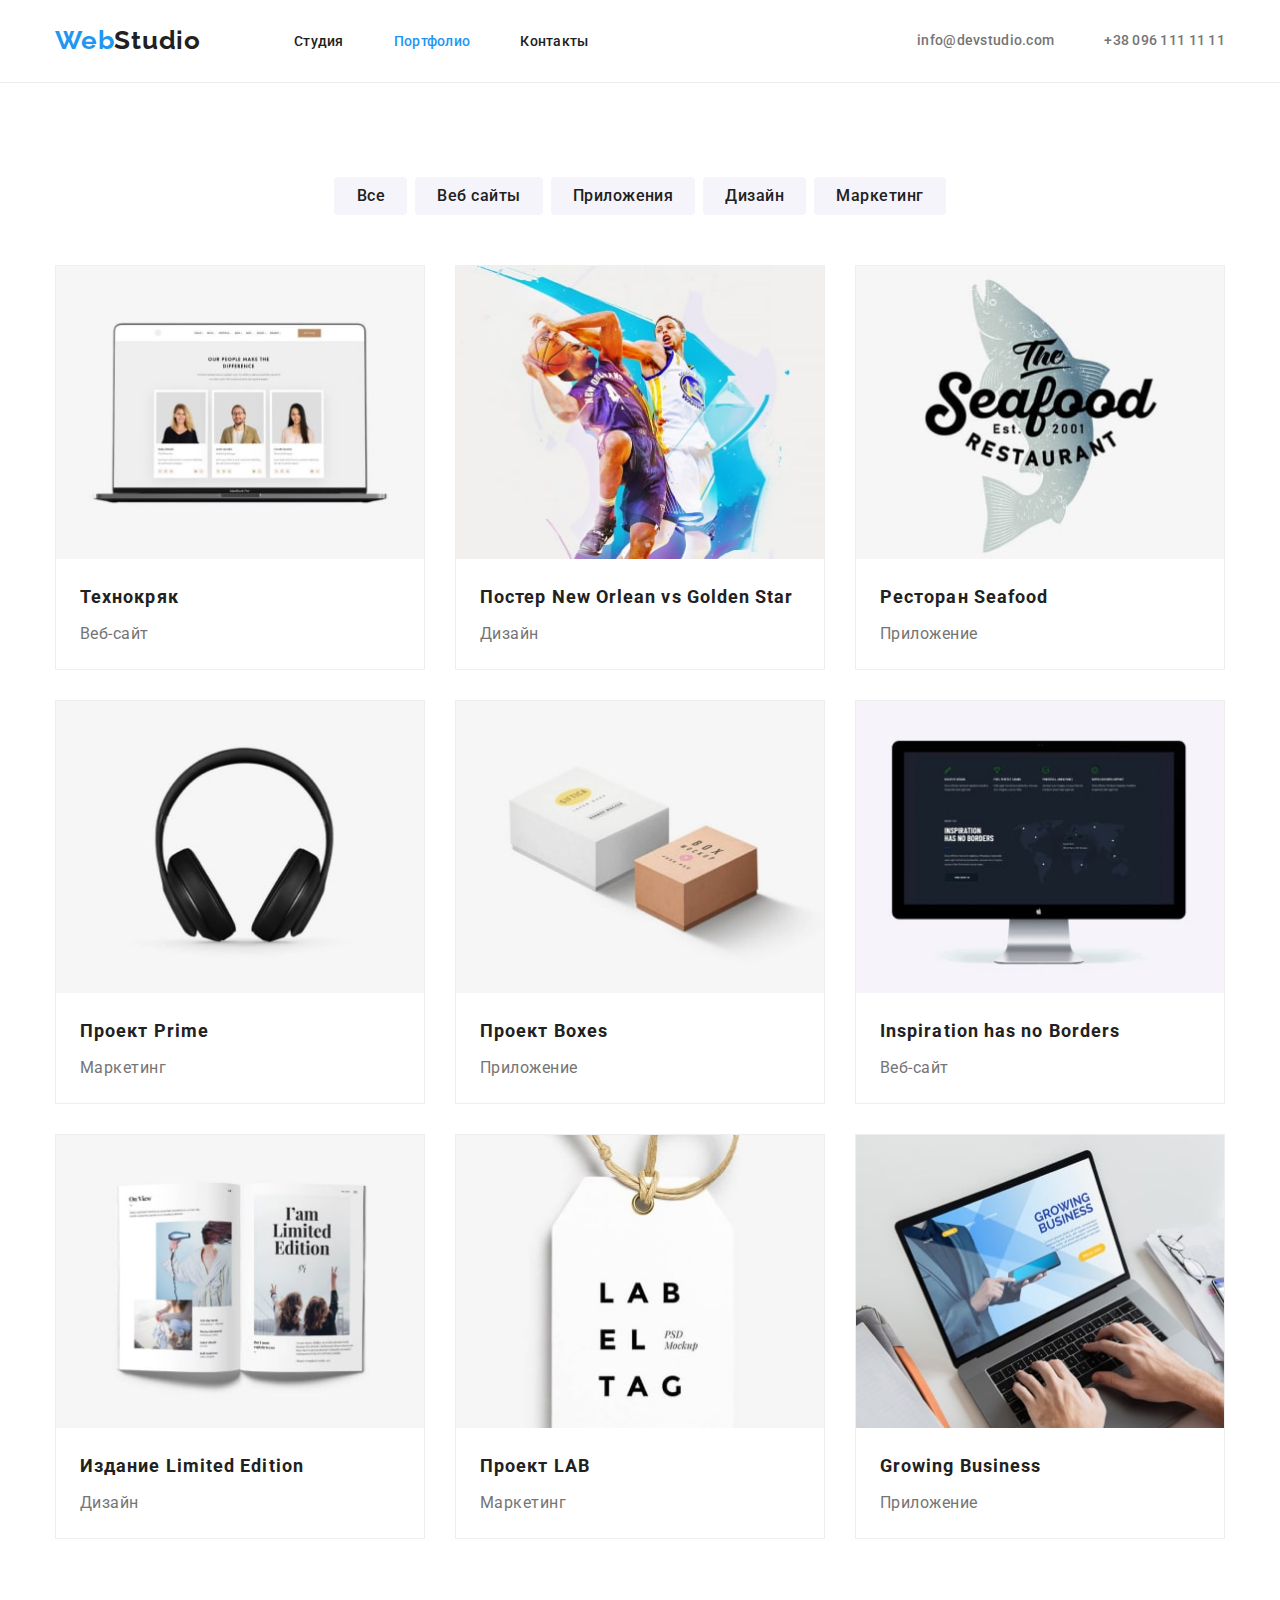
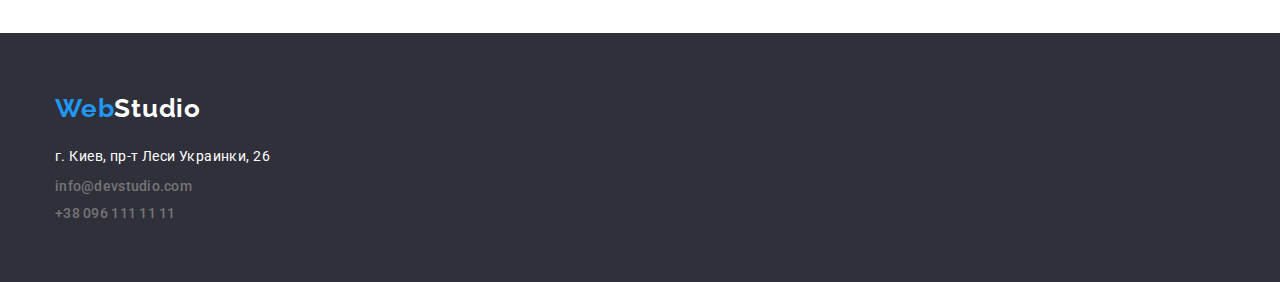
==== portfolio.html @ a5ce5cb9 "repository-created" ====
<!DOCTYPE html>
<html lang="ru">

<head>
    <meta charset="UTF-8" />
    <meta http-equiv="X-UA-Compatible" content="IE=edge" />
    <meta name="viewport" content="width=device-width, initial-scale=1.0" />
    <title>Document</title>
    <link rel="preconnect" href="https://fonts.googleapis.com" />
    <link rel="preconnect" href="https://fonts.gstatic.com" crossorigin />
    <link
        href="https://fonts.googleapis.com/css2?family=Raleway:wght@700&family=Roboto:wght@400;500;700;900&display=swap"
        rel="stylesheet" />
    <link rel="stylesheet" href="https://cdnjs.cloudflare.com/ajax/libs/modern-normalize/1.1.0/modern-normalize.min.css">
    <link rel="stylesheet" href="./css/styles.css" />
</head>

<body>
    <!--Шапка сайта-->
<header class="header">
    <div class="container header-container">
        <nav class="navigation">
            <a class="navigation-title link " href="./index.html"> <span class="primary-logo">Web</span>Studio</a>
            <ul class="navigation-list list">
                <li class="navigation-item"><a class="navigation-link link" href="./index.html">Студия</a></li>
                <li class="navigation-item"><a class="navigation-link link current" href="./portfolio.html">Портфолио</a></li>
                <li class="navigation-item"><a class="navigation-link link" href="">Контакты</a></li>
            </ul>
        </nav>
        <ul class="navigation-list list">
            <li class="contacts-item"><a class="navigation-contact link"
                    href="mailto:info@devstudio.com">info@devstudio.com</a></li>
            <li class="contacts-item"><a class="navigation-contact link" href="tel:+380961111111">+38 096 111 11 11</a>
            </li>
        </ul>
    </div>
</header>
<!-- Main -->
  <main>
      <section class="section">
          <div class="container">
      <h1 class="visually-hidden">Портфолио</h1>
      <ul class="list button-container">
          <li class="filter-item" ><button type="button" class="filter">Все</button></li>
          <li class="filter-item" ><button type="button" class="filter">Веб сайты</button></li>
          <li class="filter-item" ><button type="button" class="filter">Приложения</button></li>
          <li class="filter-item" ><button type="button" class="filter">Дизайн</button></li>
          <li class="filter-item" ><button type="button" class="filter">Маркетинг</button></li>
      </ul>
    
      <ul class="list card-container" >
          <li class="card-item" >
              <a class="link" href=""> <img src="./images/portfolio1.jpg" width="370" alt="макет веб сайта">
                <div class="card">
                <h2 class="card-title" >Технокряк</h2>
                <p class="card-title-description" >Веб-сайт</p>
                </div>
            </a></li>
          <li class="card-item">
              <a class="link" href=""> <img src="./images/portfolio2.jpg" width="370" alt="постер баскетбол">
                <div class="card">
                <h2 class="card-title">Постер New Orlean vs Golden Star</h2>
                <p class="card-title-description" >Дизайн</p>
            </div> </a> </li>
                
          <li class="card-item" > 
              <a class="link" href=""> <img src="./images/portfolio3.jpg" width="370" alt="логотип ресторана"> 
                <div class="card">
                <h2 class="card-title">Ресторан Seafood</h2> 
                <p class="card-title-description" >Приложение</p>
                </div> </a> </li>
          <li class="card-item" >
               <a class="link" href=""> <img src="./images/portfolio4.jpg" width="370" alt="наушники"> 
                <div class="card">
                <h2 class="card-title">Проект Prime</h2> 
                <p class="card-title-description" >Маркетинг</p>
                </div> </a> </li>
          <li class="card-item" >
               <a class="link" href=""> <img src="./images/portfolio5.jpg" width="370" alt="коробки"> 
                <div class="card">
                <h2 class="card-title">Проект Boxes</h2>
                 <p class="card-title-description" >Приложение</p> 
                </div></a> </li>
          <li class="card-item" > 
              <a class="link" href=""> <img src="./images/portfolio6.jpg" width="370" alt="макет веб сайта">
                <div class="card">
                 <h2 class="card-title">Inspiration has no Borders</h2> 
                 <p class="card-title-description" >Веб-сайт</p>
                </div> </a> </li>
          <li class="card-item" > 
              <a class="link" href=""> <img src="./images/portfolio7.jpg" width="370" alt="изображение журнала">
                <div class="card">
                 <h2 class="card-title">Издание Limited Edition</h2>
                 <p class="card-title-description" >Дизайн</p>
                </div> </a> </li>
          <li class="card-item" > 
              <a class="link" href=""> <img src="./images/portfolio8.jpg" width="370" alt="изображение этикетки">
                <div class="card">
                 <h2 class="card-title">Проект LAB</h2> 
                 <p class="card-title-description" >Маркетинг</p>
                </div> </a> </li>
          <li class="card-item" > 
              <a class="link" href=""> <img src="./images/portfolio9.jpg" width="370" alt="приложение на ноутбуке"> 
                <div class="card">
                    <h2 class="card-title">Growing Business</h2>
                <p class="card-title-description">Приложение</p>
                </div> </a> </li>                
      </ul>
    </div>
    </section>
  </main>
    <!--Подвал сайта-->
<footer>
    <div class="container">
        <a class="footer-title link" href="./index.html"> <span class="primary-logo">Web</span>Studio</a>
        <address>
            <ul class="list">
                <li class="footer-item">
                    <a class="adress link"
                        href="https://www.google.com/maps/place/%D0%B1%D1%83%D0%BB.+%D0%9B%D0%B5%D1%81%D0%B8+%D0%A3%D0%BA%D1%80%D0%B0%D0%B8%D0%BD%D0%BA%D0%B8,+26,+%D0%9A%D0%B8%D0%B5%D0%B2,+02000/@50.4265807,30.5361971,17z/data=!3m1!4b1!4m5!3m4!1s0x40d4cf0e033ecbe9:0x57a4dffefec77da0!8m2!3d50.4265807!4d30.5383858">г.
                        Киев, пр-т Леси Украинки, 26</a>
                </li>
                <li class="footer-item"><a class="footer-navigation-contact link"
                        href="mailto:info@devstudio.com">info@devstudio.com</a></li>
                <li class="footer-item"><a class="footer-navigation-contact link" href="tel:+380961111111">+38 096 111
                        11
                        11</a></li>
            </ul>
        </address>
    </div>
</footer>
</body>

</html>
---- css/styles.css ----
:root {
  --primary-title-color: #ffffff;
  --secondary-title-color: #212121;
  --primary-text-color: #757575;
  --secondary-text-color: #ffffff;
  --third-text-color: #2196f3;
  --accent-color: #2196f3;
}

h1,
h2,
h3,
p,
ul,
li {
  margin: 0px;
  padding: 0px;
}

li {
  list-style: none;
}

img {
  display: block;
  max-width: 100%;
  height: auto;
}

.visually-hidden {
  position: absolute;
  clip: rect(0 0 0 0);
  width: 1px;
  height: 1px;
  margin: -1px;
}

.overline {
  outline: 1px solid tomato;
}

.container {
  width: 1200px;
  margin: 0px auto;
  padding: 0px 15px;
}

body {
  font-family: 'roboto', sans-serif;
  letter-spacing: 0.03em;
}

button {
  font-family: 'roboto', sans-serif;
}

.link {
  text-decoration: none;
  font-style: normal;
}

.list {
  list-style: none;
}

/* HEADER */

.header {
  border-bottom: 1px solid #ececec;
}

.header-container {
  display: flex;
}

.navigation {
  display: flex;
  align-items: center;
}

.navigation-title {
  margin-right: 93px;
  padding-top: 24px;
  padding-bottom: 25px;

  font-family: Raleway;
  font-weight: 700;
  font-size: 26px;
  line-height: calc(31 / 26);
  letter-spacing: 0.03em;
  color: var(--secondary-title-color);
}

.primary-logo {
  color: var(--accent-color);
}

.navigation-item:not(:last-child) {
  margin-right: 50px;
}

.contacts {
  margin-left: auto;
}

.contacts-item {
  display: inline-block;
}

.contacts-item:not(:last-child) {
  margin-right: 50px;
}

.navigation-list {
  display: flex;
  margin-left: auto;
}

.navigation-item {
  padding-top: 32px;
  padding-bottom: 32px;
}

.navigation-link {
  padding-top: 32px;
  padding-bottom: 32px;

  font-weight: 500;
  font-size: 14px;
  line-height: calc(16 / 14);
  letter-spacing: 0.02em;
  color: var(--secondary-title-color);
}

.navigation-link:hover,
.navigation-link:focus {
  color: var(--accent-color);
}

.current {
  color: var(--accent-color);
}

.navigation-contact {
  display: block;
  padding-top: 32px;
  padding-bottom: 32px;

  font-weight: 500;
  font-size: 14px;
  line-height: calc(16 / 14);
  letter-spacing: 0.02em;
  color: var(--primary-text-color);
}

.navigation-contact:hover,
.navigation-contact:focus {
  color: var(--accent-color);
}

/* Hero */

.hero {
  background-color: #2f303a;
  text-align: center;
  padding: 200px 0;
}

.hero-title {
  width: 696px;
  margin-left: auto;
  margin-right: auto;
  margin-bottom: 30px;

  font-family: Roboto;
  font-weight: 900;
  font-size: 44px;
  line-height: calc(60 / 44);
  letter-spacing: 0.06em;
  color: var(--primary-title-color);
  text-transform: uppercase;
}

.hero-button {
  width: 200px;
  height: 50px;
  border: 0px;
  border-radius: 4px;

  background-color: var(--accent-color);
  font-weight: 700;
  font-size: 16px;
  line-height: calc(30 / 16);

  letter-spacing: 0.06em;
  cursor: pointer;
  color: var(--secondary-text-color);
}

.hero-button:hover,
.hero-button:focus {
  background-color: #188ce8;
  color: var(--primary-title-color);
}

/*  */

.section {
  padding: 94px 0;
}

.fitures {
  display: flex;
}

.fitures-item {
  width: 270px;
  margin-right: 30px;
}

.fitures-item:nth-child(4n) {
  margin-right: 0;
}

.fitures-title {
  margin-bottom: 10px;

  font-weight: 700;
  font-size: 14px;
  line-height: calc(16 / 14);
  letter-spacing: 0.03em;
  text-transform: uppercase;
  color: var(--secondary-title-color);
}

.fitures-description {
  font-size: 14px;
  line-height: calc(24 / 14);
  letter-spacing: 0.03em;
  color: var(--primary-text-color);
}

.works {
  padding-top: 0;
}

.works-title {
  margin-bottom: 50px;

  font-weight: 700;
  font-size: 36px;
  line-height: calc(42 / 36);
  text-align: center;
  letter-spacing: 0.03em;
}

.works-container {
  display: flex;
}

.team-title {
  margin-bottom: 50px;

  font-weight: 700;
  font-size: 36px;
  line-height: calc(42 / 36);
  justify-content: center;
  text-align: center;
  letter-spacing: 0.03em;
}

.team-list {
  display: flex;
  flex-wrap: wrap;
}

.team-item {
  margin-right: 30px;
  background-color: var(--primary-title-color);
  border-radius: 0px 0px 4px 4px;
  box-shadow: 0px 1px 3px rgba(0, 0, 0, 0.12), 0px 1px 1px rgba(0, 0, 0, 0.14),
    0px 2px 1px rgba(0, 0, 0, 0.2);
}

.team-item:nth-child(4n) {
  margin-right: 0;
}

.works-item {
  margin-right: 30px;
}

.works-item:nth-child(3n) {
  margin-right: 0;
}

.people {
  margin-bottom: 10px;

  font-weight: 500;
  font-size: 16px;
  line-height: 19px;
  text-align: center;
  letter-spacing: 0.03em;
}

.team-description {
  padding: 30px 0;
}

.people-description {
  font-size: 16px;
  line-height: 19px;
  text-align: center;
  letter-spacing: 0.03em;
  color: var(--primary-text-color);
}

.team-section {
  background-color: #f5f4fa;
}

/* Footer */

footer {
  background-color: #2f303a;
  padding: 60px 0;
}

.footer-navigation-contact {
  font-weight: 500;
  font-size: 14px;
  line-height: calc(16 / 14);
  letter-spacing: 0.02em;
  color: var(--primary-text-color);
}

.footer-navigation-contact:hover,
.footer-navigation-contact:focus {
  color: var(--accent-color);
}

.footer-title {
  display: inline-block;
  margin-bottom: 20px;

  font-family: Raleway;
  font-weight: 700;
  font-size: 26px;
  line-height: calc(31 / 26);
  letter-spacing: 0.03em;
  color: var(--primary-title-color);
}

.footer-item {
  display: block;
  margin-bottom: 9px;
}

.footer-item:last-child {
  margin-bottom: 0;
}

.adress {
  font-style: normal;
  font-weight: normal;
  font-size: 14px;
  line-height: calc(24 / 14);
  letter-spacing: 0.03em;
  color: var(--secondary-text-color);
}

.adress:hover,
.adress:focus {
  color: var(--accent-color);
}

/* Вторая страница */

.button-container {
  margin-bottom: 50px;
  display: flex;
  justify-content: center;
}

.filter {
  min-width: 73px;
  border: 0px;
  border: transparent;
  border-radius: 4px;
  padding: 6px 22px;

  background-color: #f5f4fa;

  font-weight: 500;
  font-size: 16px;
  line-height: calc(26 / 16);
  text-align: center;
  letter-spacing: 0.03em;
  color: var(--secondary-title-color);
  cursor: pointer;
}

.filter-item {
  margin-right: 8px;
}

.filter-item:nth-child(5n) {
  margin-right: 0px;
}

.filter:hover,
.filter:focus {
  background-color: var(--accent-color);
  font-weight: 500;
  font-size: 16px;
  line-height: calc(26 / 16);
  text-align: center;
  letter-spacing: 0.03em;
  color: var(--primary-title-color);
  filter: drop-shadow(0px 4px 4px rgba(0, 0, 0, 0.25));
}

.card {
  padding: 20px 24px;
}

.card-container {
  display: flex;
  flex-wrap: wrap;
}

.card-item {
  margin-right: 30px;
  margin-bottom: 30px;
  width: 370px;

  border: 1px solid #eeeeee;
  box-sizing: border-box;
}

.card-item:hover,
.card-item:focus {
  box-shadow: 0px 4px 4px rgba(0, 0, 0, 0.25);
}

.card-item:nth-last-child(3n + 1) {
  margin-right: 0px;
}

.card-item:nth-last-child(-n + 3) {
  margin-bottom: 0px;
}

.card-title {
  margin-bottom: 4px;

  font-weight: 700;
  font-size: 18px;
  line-height: calc(36 / 18);
  letter-spacing: 0.06em;
  color: var(--secondary-title-color);
}

.card-link {
  padding-bottom: 110px;
}

.card-title-description {
  font-style: normal;
  font-weight: normal;
  font-size: 16px;
  line-height: calc(30 / 16);
  letter-spacing: 0.03em;
  color: var(--primary-text-color);
}
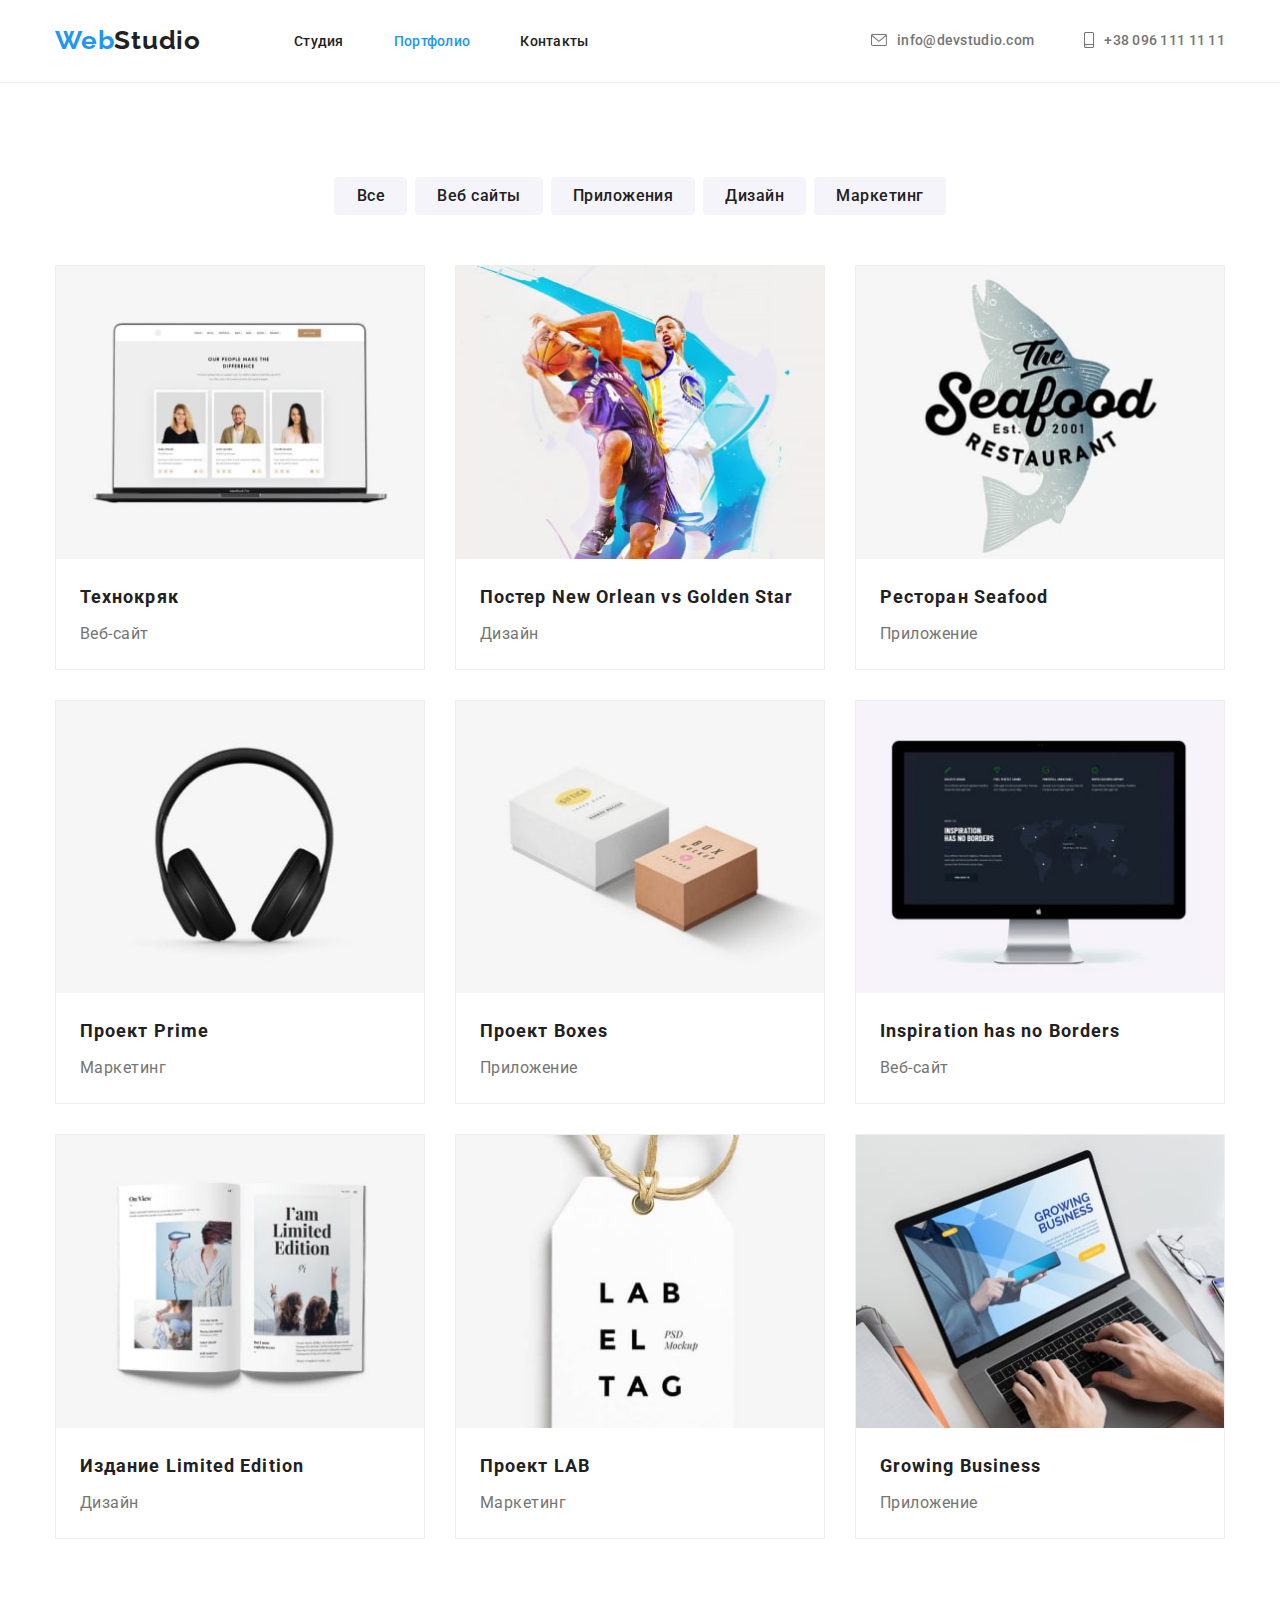
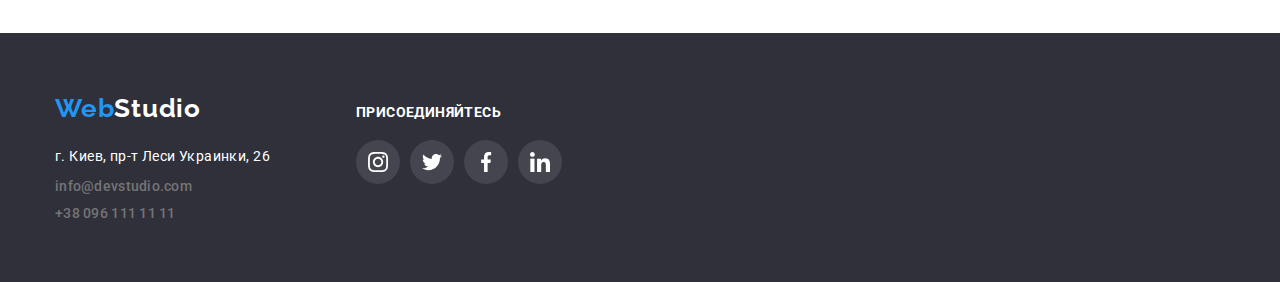
==== commit 3a4f5257: "some-bugs-fixed" ====
--- a/portfolio.html
+++ b/portfolio.html
@@ -28,10 +28,16 @@
             </ul>
         </nav>
         <ul class="navigation-list list">
-            <li class="contacts-item"><a class="navigation-contact link"
-                    href="mailto:info@devstudio.com">info@devstudio.com</a></li>
-            <li class="contacts-item"><a class="navigation-contact link" href="tel:+380961111111">+38 096 111 11 11</a>
-            </li>
+            <li class="contacts-item"><a class="navigation-contact link" href="mailto:info@devstudio.com">
+                    <svg class="contacts-item-icon" width="16" height="12">
+                        <use href="./images/sprite.svg#icon-mail"></use>
+                    </svg>
+                    info@devstudio.com</a></li>
+            <li class="contacts-item"><a class="navigation-contact link" href="tel:+380961111111">
+                    <svg class="contacts-item-icon" width="10" height="16">
+                        <use href="./images/sprite.svg#icon-smartphone"></use>
+                    </svg>
+                    +38 096 111 11 11</a></li>
         </ul>
     </div>
 </header>
@@ -111,22 +117,51 @@
   </main>
     <!--Подвал сайта-->
 <footer>
-    <div class="container">
-        <a class="footer-title link" href="./index.html"> <span class="primary-logo">Web</span>Studio</a>
-        <address>
-            <ul class="list">
-                <li class="footer-item">
-                    <a class="adress link"
-                        href="https://www.google.com/maps/place/%D0%B1%D1%83%D0%BB.+%D0%9B%D0%B5%D1%81%D0%B8+%D0%A3%D0%BA%D1%80%D0%B0%D0%B8%D0%BD%D0%BA%D0%B8,+26,+%D0%9A%D0%B8%D0%B5%D0%B2,+02000/@50.4265807,30.5361971,17z/data=!3m1!4b1!4m5!3m4!1s0x40d4cf0e033ecbe9:0x57a4dffefec77da0!8m2!3d50.4265807!4d30.5383858">г.
-                        Киев, пр-т Леси Украинки, 26</a>
-                </li>
-                <li class="footer-item"><a class="footer-navigation-contact link"
-                        href="mailto:info@devstudio.com">info@devstudio.com</a></li>
-                <li class="footer-item"><a class="footer-navigation-contact link" href="tel:+380961111111">+38 096 111
-                        11
-                        11</a></li>
+    <div class="container footer-container">
+        <div class="footer-adress">
+            <a class="footer-title link" href="./index.html"> <span class="primary-logo">Web</span>Studio</a>
+            <address>
+                <ul class="list">
+                    <li class="footer-item">
+                        <a class="adress link"
+                            href="https://www.google.com/maps/place/%D0%B1%D1%83%D0%BB.+%D0%9B%D0%B5%D1%81%D0%B8+%D0%A3%D0%BA%D1%80%D0%B0%D0%B8%D0%BD%D0%BA%D0%B8,+26,+%D0%9A%D0%B8%D0%B5%D0%B2,+02000/@50.4265807,30.5361971,17z/data=!3m1!4b1!4m5!3m4!1s0x40d4cf0e033ecbe9:0x57a4dffefec77da0!8m2!3d50.4265807!4d30.5383858">г.
+                            Киев, пр-т Леси Украинки, 26</a>
+                    </li>
+                    <li class="footer-item"><a class="footer-navigation-contact link"
+                            href="mailto:info@devstudio.com">info@devstudio.com</a></li>
+                    <li class="footer-item"><a class="footer-navigation-contact link" href="tel:+380961111111">+38 096
+                            111 11
+                            11</a></li>
+                </ul>
+            </address>
+        </div>
+        <div class="footer-social">
+            <h2 class="social-title">Присоединяйтесь</h2>
+            <ul class="social-list">
+                <li class="social-item"> <a href="" class="footer-social-link">
+                        <svg class="footer-social-icon">
+                            <use href="./images/sprite.svg#icon-instagram"></use>
+                        </svg>
+                    </a> </li>
+
+                <li class="social-item"> <a href="" class="footer-social-link">
+                        <svg class="footer-social-icon">
+                            <use href="./images/sprite.svg#icon-twitter"></use>
+                        </svg>
+                    </a> </li>
+                <li class="social-item"> <a href="" class="footer-social-link">
+                        <svg class="footer-social-icon">
+                            <use href="./images/sprite.svg#icon-facebook"></use>
+                        </svg>
+                    </a> </li>
+                <li class="social-item"> <a href="" class="footer-social-link">
+                        <svg class="footer-social-icon">
+                            <use href="./images/sprite.svg#icon-linkedin"></use>
+                        </svg>
+                    </a> </li>
+
             </ul>
-        </address>
+        </div>
     </div>
 </footer>
 </body>
--- a/css/styles.css
+++ b/css/styles.css
@@ -46,12 +46,12 @@
 }
 
 body {
-  font-family: 'roboto', sans-serif;
+  font-family: "roboto", sans-serif;
   letter-spacing: 0.03em;
 }
 
 button {
-  font-family: 'roboto', sans-serif;
+  font-family: "roboto", sans-serif;
 }
 
 .link {
@@ -142,9 +142,10 @@
 }
 
 .navigation-contact {
-  display: block;
+  display: flex;
   padding-top: 32px;
   padding-bottom: 32px;
+  align-items: center;
 
   font-weight: 500;
   font-size: 14px;
@@ -153,21 +154,41 @@
   color: var(--primary-text-color);
 }
 
+.contacts-item-icon {
+  fill: currentColor;
+  margin-right: 10px;
+}
+
 .navigation-contact:hover,
 .navigation-contact:focus {
   color: var(--accent-color);
 }
 
+.navigation-contact:hover .contacts-item-icon,
+.navigation-contact:focus .contacts-item-icon {
+  color: var(--accent-color);
+  fill: var(--accent-color);
+}
+
 /* Hero */
 
 .hero {
-  background-color: #2f303a;
+  max-width: 1600px;
   text-align: center;
   padding: 200px 0;
+  background-image: linear-gradient(
+      to right,
+      rgba(47, 48, 58, 0.4),
+      rgba(47, 48, 58, 0.4)
+    ),
+    url(../images/hero.jpg);
+  background-repeat: no-repeat;
+  background-size: cover;
+  background-position: center;
 }
 
 .hero-title {
-  width: 696px;
+  max-width: 696px;
   margin-left: auto;
   margin-right: auto;
   margin-bottom: 30px;
@@ -222,6 +243,17 @@
   margin-right: 0;
 }
 
+.fitures-icon {
+  width: 270px;
+  height: 120px;
+  margin-bottom: 30px;
+  background-color: #f5f4fa;
+
+  display: flex;
+  justify-content: center;
+  align-items: center;
+}
+
 .fitures-title {
   margin-bottom: 10px;
 
@@ -309,6 +341,8 @@
 }
 
 .people-description {
+  margin-bottom: 16px;
+
   font-size: 16px;
   line-height: 19px;
   text-align: center;
@@ -316,8 +350,102 @@
   color: var(--primary-text-color);
 }
 
+.social-list {
+  display: flex;
+  align-items: center;
+  justify-content: center;
+}
+
+.social-link {
+  display: flex;
+  align-items: center;
+  justify-content: center;
+  width: 44px;
+  height: 44px;
+}
+
+.social-link:hover,
+.social-link:focus {
+  background-color: var(--accent-color);
+  border-radius: 50%;
+}
+
+.social-link:hover .social-icon,
+.social-link:focus .social-icon {
+  fill: var(--primary-title-color);
+}
+
+.social-item + .social-item {
+  margin-left: 10px;
+}
+
+.social-icon {
+  width: 20px;
+  height: 20px;
+  fill: #afb1b8;
+}
+
 .team-section {
   background-color: #f5f4fa;
+}
+
+/* Clients */
+
+.clients-title {
+  margin-bottom: 50px;
+
+  font-weight: 700;
+  font-size: 36px;
+  line-height: calc(42 / 36);
+  justify-content: center;
+  text-align: center;
+  letter-spacing: 0.03em;
+}
+
+.clients-list {
+  display: flex;
+  align-items: center;
+  justify-content: center;
+}
+
+.clients-item {
+  display: flex;
+  align-items: center;
+  justify-content: center;
+}
+
+.clients-link:hover,
+.clients-link:focus {
+  border-color: var(--accent-color);
+}
+
+.clients-link:hover .clients-logo,
+.clients-link:focus .clients-logo {
+  fill: var(--accent-color);
+}
+
+.clients-link {
+  display: flex;
+  align-items: center;
+  justify-content: center;
+  width: 170px;
+  height: 92px;
+  border: 1px solid #afb1b8;
+  border-radius: 4px;
+}
+
+.clients-item + .clients-item {
+  margin-left: 30px;
+}
+
+.clients-logo {
+  display: flex;
+  align-items: center;
+  justify-content: center;
+  width: 106px;
+  height: 60px;
+
+  fill: #afb1b8;
 }
 
 /* Footer */
@@ -325,6 +453,18 @@
 footer {
   background-color: #2f303a;
   padding: 60px 0;
+}
+
+.footer-container {
+  display: flex;
+  align-items: baseline;
+}
+
+.footer-adress {
+  display: flex;
+  flex-direction: column;
+  width: 231px;
+  margin-right: 70px;
 }
 
 .footer-navigation-contact {
@@ -375,6 +515,60 @@
   color: var(--accent-color);
 }
 
+.footer-social {
+  display: flex;
+  flex-direction: column;
+}
+
+.social-title {
+  display: flex;
+  align-items: center;
+  justify-content: center;
+  margin-bottom: 20px;
+
+  width: 145px;
+  height: 16px;
+  left: 516px;
+  top: 2751px;
+
+  color: var(--primary-title-color);
+  font-family: Roboto;
+  font-style: normal;
+  font-weight: 700;
+  font-size: 14px;
+  line-height: calc(16 / 14);
+  letter-spacing: 0.03em;
+  text-transform: uppercase;
+}
+
+.footer-social-link {
+  display: flex;
+  align-items: center;
+  justify-content: center;
+  width: 44px;
+  height: 44px;
+
+  background-color: rgba(255, 255, 255, 0.1);
+  border-radius: 50%;
+}
+
+.footer-social-link:hover,
+.footer-social-link:focus {
+  background-color: var(--accent-color);
+  border-radius: 50%;
+}
+
+.footer-social-link:hover .footer-social-icon,
+.footer-social-link:focus .footer-social-icon {
+  fill: var(--primary-title-color);
+}
+
+.footer-social-icon {
+  width: 20px;
+  height: 20px;
+  fill: var(--primary-title-color);
+}
+
 /* Вторая страница */
 
 .button-container {
